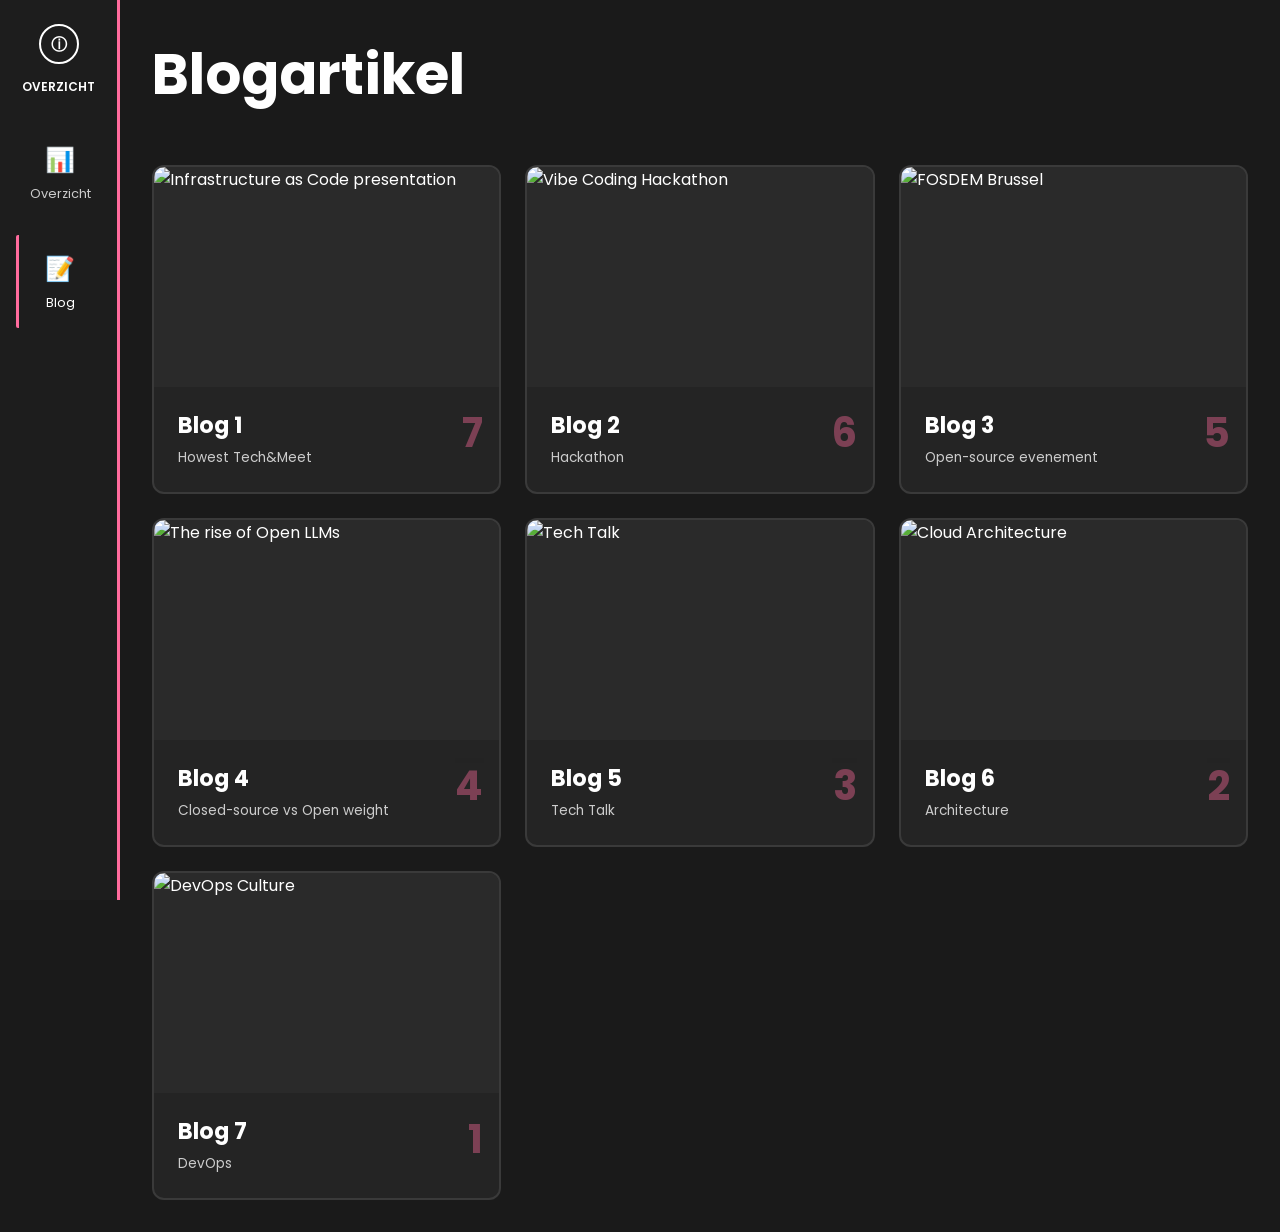
==== index.html @ 7b2a597e "test vibecoded template" ====
<!doctype html>
<html lang="en">
  <head>
    <meta charset="UTF-8" />
    <meta name="viewport" content="width=device-width, initial-scale=1.0" />
    <meta name="description" content="Blog articles and insights" />
    <title>Blogartikel</title>
    <link rel="preconnect" href="https://fonts.googleapis.com" />
    <link rel="preconnect" href="https://fonts.gstatic.com" crossorigin />
    <link
      href="https://fonts.googleapis.com/css2?family=Poppins:wght@400;500;600;700&display=swap"
      rel="stylesheet"
    />
    <link rel="stylesheet" href="styles.css" />
    <script defer src="script.js"></script>
  </head>
  <body>
    <aside class="sidebar">
      <div class="sidebar__header">
        <span class="info-icon">ⓘ</span>
        <span class="sidebar__title">Overzicht</span>
      </div>
      <nav class="sidebar__nav">
        <a href="overview.html" class="nav-item">
          <span class="nav-icon">📊</span>
          Overzicht
        </a>
        <a href="index.html" class="nav-item active">
          <span class="nav-icon">📝</span>
          Blog
        </a>
      </nav>
    </aside>

    <main class="main-content">
      <div class="container">
        <h1 class="page-title">Blogartikel</h1>

        <div class="articles-grid">
          <a class="article-card" href="blogs/blog1.html">
            <div class="article-image">
              <img
                src="https://images.unsplash.com/photo-1552664730-d307ca884978?w=600&h=400&fit=crop"
                alt="Infrastructure as Code presentation"
              />
            </div>
              <div class="article-content">
              <h3 class="article-title">Blog 1</h3>
              <p class="article-category">Howest Tech&Meet</p>
              <span class="article-number">7</span>
            </div>
          </a>

          <a class="article-card" href="blogs/blog2.html">
            <div class="article-image">
              <img
                src="https://images.unsplash.com/photo-1517694712202-14dd9538aa97?w=600&h=400&fit=crop"
                alt="Vibe Coding Hackathon"
              />
            </div>
              <div class="article-content">
              <h3 class="article-title">Blog 2</h3>
              <p class="article-category">Hackathon</p>
              <span class="article-number">6</span>
            </div>
          </a>

          <a class="article-card" href="blogs/blog3.html">
            <div class="article-image">
              <img
                src="https://images.unsplash.com/photo-1552664730-d307ca884978?w=600&h=400&fit=crop"
                alt="FOSDEM Brussel"
              />
            </div>
              <div class="article-content">
              <h3 class="article-title">Blog 3</h3>
              <p class="article-category">Open-source evenement</p>
              <span class="article-number">5</span>
            </div>
          </a>

          <a class="article-card" href="blogs/blog4.html">
            <div class="article-image">
              <img
                src="https://images.unsplash.com/photo-1517694712202-14dd9538aa97?w=600&h=400&fit=crop"
                alt="The rise of Open LLMs"
              />
            </div>
              <div class="article-content">
              <h3 class="article-title">Blog 4</h3>
              <p class="article-category">Closed-source vs Open weight</p>
              <span class="article-number">4</span>
            </div>
          </a>

          <a class="article-card" href="blogs/blog5.html">
            <div class="article-image">
              <img
                src="https://images.unsplash.com/photo-1552664730-d307ca884978?w=600&h=400&fit=crop"
                alt="Tech Talk"
              />
            </div>
              <div class="article-content">
              <h3 class="article-title">Blog 5</h3>
              <p class="article-category">Tech Talk</p>
              <span class="article-number">3</span>
            </div>
          </a>

          <a class="article-card" href="blogs/blog6.html">
            <div class="article-image">
              <img
                src="https://images.unsplash.com/photo-1517694712202-14dd9538aa97?w=600&h=400&fit=crop"
                alt="Cloud Architecture"
              />
            </div>
              <div class="article-content">
              <h3 class="article-title">Blog 6</h3>
              <p class="article-category">Architecture</p>
              <span class="article-number">2</span>
            </div>
          </a>

          <a class="article-card" href="blogs/blog7.html">
            <div class="article-image">
              <img
                src="https://images.unsplash.com/photo-1552664730-d307ca884978?w=600&h=400&fit=crop"
                alt="DevOps Culture"
              />
            </div>
              <div class="article-content">
              <h3 class="article-title">Blog 7</h3>
              <p class="article-category">DevOps</p>
              <span class="article-number">1</span>
            </div>
          </a>
        </div>
      </div>
    </main>
  </body>
</html>
---- styles.css ----
:root {
  color-scheme: dark;
  --bg: #1a1a1a;
  --bg-secondary: #2a2a2a;
  --text: #ffffff;
  --text-muted: #cccccc;
  --accent: #ff6b9d;
  --border: #3a3a3a;
  --card-bg: #242424;
}

* {
  box-sizing: border-box;
}

html {
  scroll-behavior: smooth;
}

body {
  margin: 0;
  font-family: "Poppins", sans-serif;
  color: var(--text);
  background: var(--bg);
  display: flex;
}

.sidebar {
  position: fixed;
  left: 0;
  top: 0;
  width: 120px;
  height: 100vh;
  background: rgba(30, 30, 30, 0.95);
  border-right: 3px solid var(--accent);
  padding: 1.5rem 1rem;
  display: flex;
  flex-direction: column;
  gap: 2rem;
  z-index: 100;
}

.sidebar__header {
  display: flex;
  flex-direction: column;
  align-items: center;
  gap: 1rem;
}

.info-icon {
  width: 2.5rem;
  height: 2.5rem;
  display: flex;
  align-items: center;
  justify-content: center;
  border: 2px solid var(--text);
  border-radius: 50%;
  font-size: 1rem;
  font-weight: bold;
}

.sidebar__title {
  font-size: 0.75rem;
  text-align: center;
  line-height: 1.2;
  font-weight: 600;
  text-transform: uppercase;
}

.sidebar__nav {
  display: flex;
  flex-direction: column;
  gap: 1rem;
}

.nav-item {
  display: flex;
  flex-direction: column;
  align-items: center;
  gap: 0.5rem;
  padding: 1rem 0.5rem;
  color: var(--text-muted);
  text-decoration: none;
  font-size: 0.8rem;
  text-align: center;
  border-left: 3px solid transparent;
  border-radius: 2px;
  transition: all 0.3s ease;
  cursor: pointer;
}

.nav-item:hover,
.nav-item.active {
  color: var(--text);
  border-left-color: var(--accent);
}

.nav-icon {
  font-size: 1.5rem;
}

.main-content {
  margin-left: 120px;
  width: calc(100% - 120px);
  padding: 2rem;
}

.container {
  max-width: 1400px;
  margin: 0 auto;
}

.page-title {
  font-size: 3.5rem;
  font-weight: 700;
  margin: 0 0 3rem 0;
  color: var(--text);
}

.articles-grid {
  display: grid;
  grid-template-columns: repeat(auto-fill, minmax(320px, 1fr));
  gap: 1.5rem;
}

.article-card {
  background: var(--card-bg);
  border: 2px solid var(--border);
  border-radius: 0.75rem;
  overflow: hidden;
  transition: all 0.3s ease;
  cursor: pointer;
  position: relative;
  height: 100%;
  display: flex;
  flex-direction: column;
  text-decoration: none;
  color: inherit;
}

.article-card:hover {
  border-color: var(--accent);
  transform: translateY(-4px);
}

.article-card:focus-visible {
  outline: 3px solid var(--accent);
  outline-offset: 2px;
}

.article-image {
  width: 100%;
  height: 220px;
  overflow: hidden;
  background: var(--bg-secondary);
}

.article-image img {
  width: 100%;
  height: 100%;
  object-fit: cover;
  transition: transform 0.3s ease;
}

.article-card:hover .article-image img {
  transform: scale(1.05);
}

.article-content {
  padding: 1.5rem;
  flex-grow: 1;
  display: flex;
  flex-direction: column;
  position: relative;
}

.article-title {
  font-size: 1.4rem;
  font-weight: 700;
  margin: 0 0 0.5rem 0;
  color: var(--text);
  line-height: 1.3;
}

.article-category {
  font-size: 0.85rem;
  color: var(--text-muted);
  margin: 0;
}

.article-number {
  position: absolute;
  top: 1rem;
  right: 1rem;
  font-size: 2.5rem;
  font-weight: 700;
  color: var(--accent);
  opacity: 0.4;
}

.overview-grid {
  display: grid;
  grid-template-columns: repeat(3, minmax(0, 1fr));
  gap: 1rem;
  margin-bottom: 1.25rem;
}

.summary-card {
  background: var(--card-bg);
  border: 2px solid var(--border);
  border-radius: 0.75rem;
  padding: 1.1rem;
}

.summary-label {
  margin: 0;
  font-size: 0.75rem;
  text-transform: uppercase;
  letter-spacing: 0.08em;
  color: var(--text-muted);
}

.summary-card h2 {
  margin: 0.35rem 0;
  font-size: 2rem;
}

.summary-card p {
  margin: 0;
  color: var(--text-muted);
}

.highlights-panel {
  background: var(--card-bg);
  border: 2px solid var(--border);
  border-radius: 0.75rem;
  padding: 1.1rem;
}

.highlights-head {
  display: flex;
  justify-content: space-between;
  align-items: center;
  gap: 1rem;
  margin-bottom: 1rem;
}

.highlights-head h2 {
  margin: 0;
}

.panel-link {
  color: var(--text);
  text-decoration: none;
  border: 1px solid var(--border);
  border-radius: 999px;
  padding: 0.45rem 0.8rem;
  font-size: 0.9rem;
}

.panel-link:hover,
.panel-link:focus-visible {
  border-color: var(--accent);
  outline: none;
}

.mini-list {
  display: grid;
  gap: 0.8rem;
}

.mini-item {
  text-decoration: none;
  color: inherit;
  border: 1px solid var(--border);
  border-radius: 0.65rem;
  padding: 0.8rem;
  display: block;
}

.mini-item strong {
  display: block;
  margin-bottom: 0.15rem;
}

.mini-item span {
  color: var(--text-muted);
  font-size: 0.9rem;
}

.mini-item:hover,
.mini-item:focus-visible {
  border-color: var(--accent);
  outline: none;
}

@media (max-width: 1024px) {
  .overview-grid {
    grid-template-columns: 1fr;
  }

  .articles-grid {
    grid-template-columns: repeat(auto-fill, minmax(280px, 1fr));
  }
}

@media (max-width: 768px) {
  .sidebar {
    position: fixed;
    bottom: 0;
    left: 0;
    right: 0;
    width: 100%;
    height: auto;
    border-right: none;
    border-top: 3px solid var(--accent);
    flex-direction: row;
    padding: 1rem;
    gap: 1rem;
    justify-content: flex-start;
  }

  .main-content {
    margin-left: 0;
    width: 100%;
    margin-bottom: 80px;
    padding: 1.5rem;
  }

  .sidebar__header {
    flex-direction: row;
    align-items: center;
  }

  .page-title {
    font-size: 2.5rem;
  }

  .highlights-head {
    flex-direction: column;
    align-items: flex-start;
  }

  .articles-grid {
    grid-template-columns: repeat(auto-fill, minmax(250px, 1fr));
    gap: 1rem;
  }
}

@media (max-width: 480px) {
  .main-content {
    padding: 1rem;
  }

  .page-title {
    font-size: 2rem;
    margin-bottom: 1.5rem;
  }

  .articles-grid {
    grid-template-columns: 1fr;
  }

  .article-card {
    flex-direction: row;
  }

  .article-image {
    width: 40%;
    height: auto;
    min-height: 150px;
  }

  .article-content {
    width: 60%;
  }
}
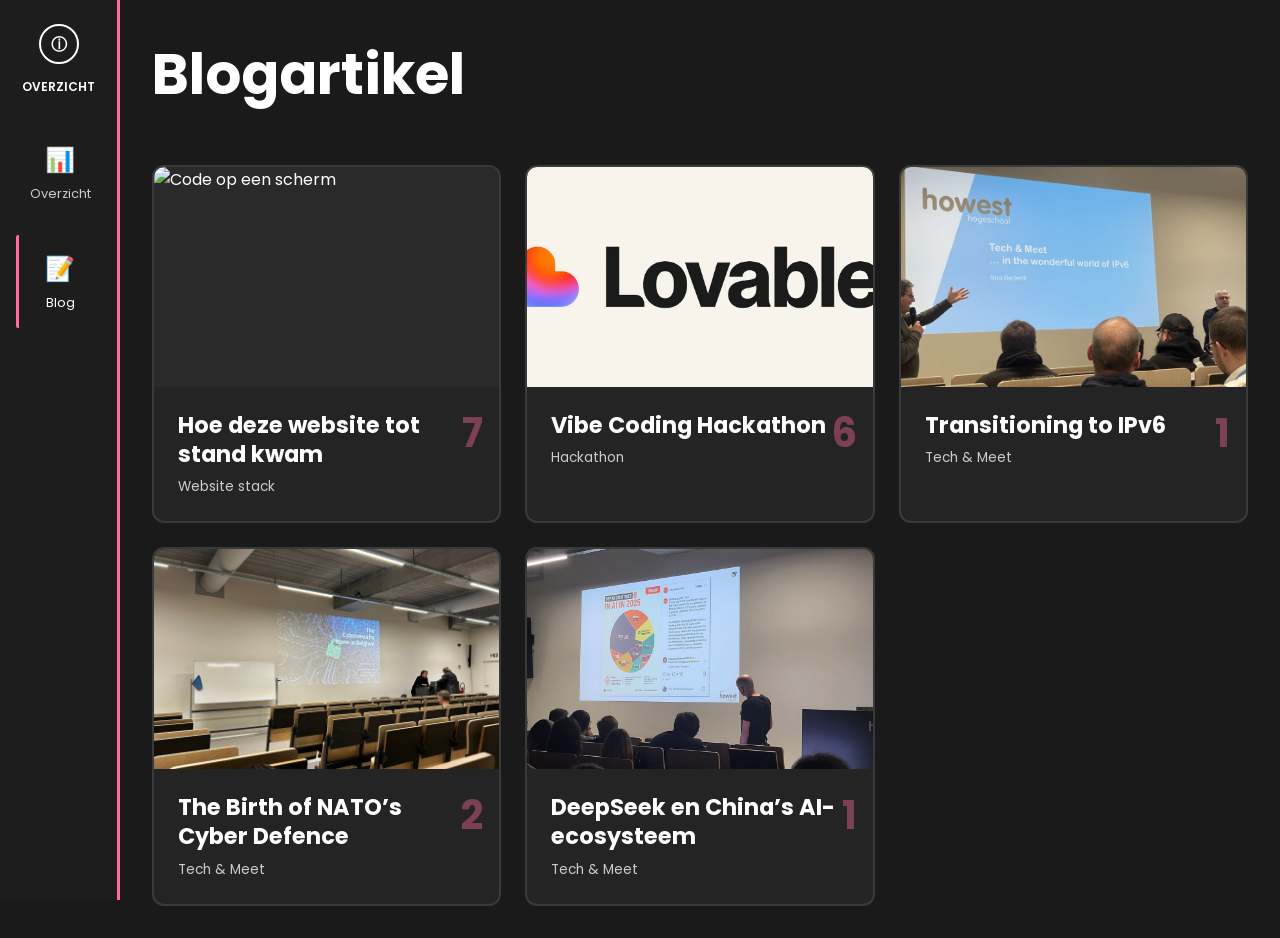
==== commit 69871653: "Update blog content and structure; add new podcast questions" ====
--- a/index.html
+++ b/index.html
@@ -41,12 +41,12 @@
             <div class="article-image">
               <img
                 src="https://images.unsplash.com/photo-1552664730-d307ca884978?w=600&h=400&fit=crop"
-                alt="Infrastructure as Code presentation"
+                alt="Code op een scherm"
               />
             </div>
               <div class="article-content">
-              <h3 class="article-title">Blog 1</h3>
-              <p class="article-category">Howest Tech&Meet</p>
+              <h3 class="article-title">Hoe deze website tot stand kwam</h3>
+              <p class="article-category">Website stack</p>
               <span class="article-number">7</span>
             </div>
           </a>
@@ -54,69 +54,41 @@
           <a class="article-card" href="blogs/blog2.html">
             <div class="article-image">
               <img
-                src="https://images.unsplash.com/photo-1517694712202-14dd9538aa97?w=600&h=400&fit=crop"
-                alt="Vibe Coding Hackathon"
+                src="images/lovable-logo-bg-light (1).webp"
+                alt="Lovable logo"
               />
             </div>
               <div class="article-content">
-              <h3 class="article-title">Blog 2</h3>
+              <h3 class="article-title">Vibe Coding Hackathon</h3>
               <p class="article-category">Hackathon</p>
               <span class="article-number">6</span>
-            </div>
-          </a>
-
-          <a class="article-card" href="blogs/blog3.html">
-            <div class="article-image">
-              <img
-                src="https://images.unsplash.com/photo-1552664730-d307ca884978?w=600&h=400&fit=crop"
-                alt="FOSDEM Brussel"
-              />
-            </div>
-              <div class="article-content">
-              <h3 class="article-title">Blog 3</h3>
-              <p class="article-category">Open-source evenement</p>
-              <span class="article-number">5</span>
-            </div>
-          </a>
-
-          <a class="article-card" href="blogs/blog4.html">
-            <div class="article-image">
-              <img
-                src="https://images.unsplash.com/photo-1517694712202-14dd9538aa97?w=600&h=400&fit=crop"
-                alt="The rise of Open LLMs"
-              />
-            </div>
-              <div class="article-content">
-              <h3 class="article-title">Blog 4</h3>
-              <p class="article-category">Closed-source vs Open weight</p>
-              <span class="article-number">4</span>
             </div>
           </a>
 
           <a class="article-card" href="blogs/blog5.html">
             <div class="article-image">
               <img
-                src="https://images.unsplash.com/photo-1552664730-d307ca884978?w=600&h=400&fit=crop"
-                alt="Tech Talk"
+                src="images/1764101087093.jpg"
+                alt="Tech & Meet on IPv6 at Howest"
               />
             </div>
               <div class="article-content">
-              <h3 class="article-title">Blog 5</h3>
-              <p class="article-category">Tech Talk</p>
-              <span class="article-number">3</span>
+              <h3 class="article-title">Transitioning to IPv6</h3>
+              <p class="article-category">Tech & Meet</p>
+              <span class="article-number">1</span>
             </div>
           </a>
 
           <a class="article-card" href="blogs/blog6.html">
             <div class="article-image">
               <img
-                src="https://images.unsplash.com/photo-1517694712202-14dd9538aa97?w=600&h=400&fit=crop"
-                alt="Cloud Architecture"
+                src="images/1766221407807.jpg"
+                alt="Cybersecurity presentation in a lecture hall"
               />
             </div>
               <div class="article-content">
-              <h3 class="article-title">Blog 6</h3>
-              <p class="article-category">Architecture</p>
+              <h3 class="article-title">The Birth of NATO’s Cyber Defence</h3>
+              <p class="article-category">Tech & Meet</p>
               <span class="article-number">2</span>
             </div>
           </a>
@@ -124,13 +96,13 @@
           <a class="article-card" href="blogs/blog7.html">
             <div class="article-image">
               <img
-                src="https://images.unsplash.com/photo-1552664730-d307ca884978?w=600&h=400&fit=crop"
-                alt="DevOps Culture"
+                src="images/1766250771230.jpg"
+                alt="DeepSeek presentatie slide"
               />
             </div>
               <div class="article-content">
-              <h3 class="article-title">Blog 7</h3>
-              <p class="article-category">DevOps</p>
+              <h3 class="article-title">DeepSeek en China’s AI-ecosysteem</h3>
+              <p class="article-category">Tech & Meet</p>
               <span class="article-number">1</span>
             </div>
           </a>
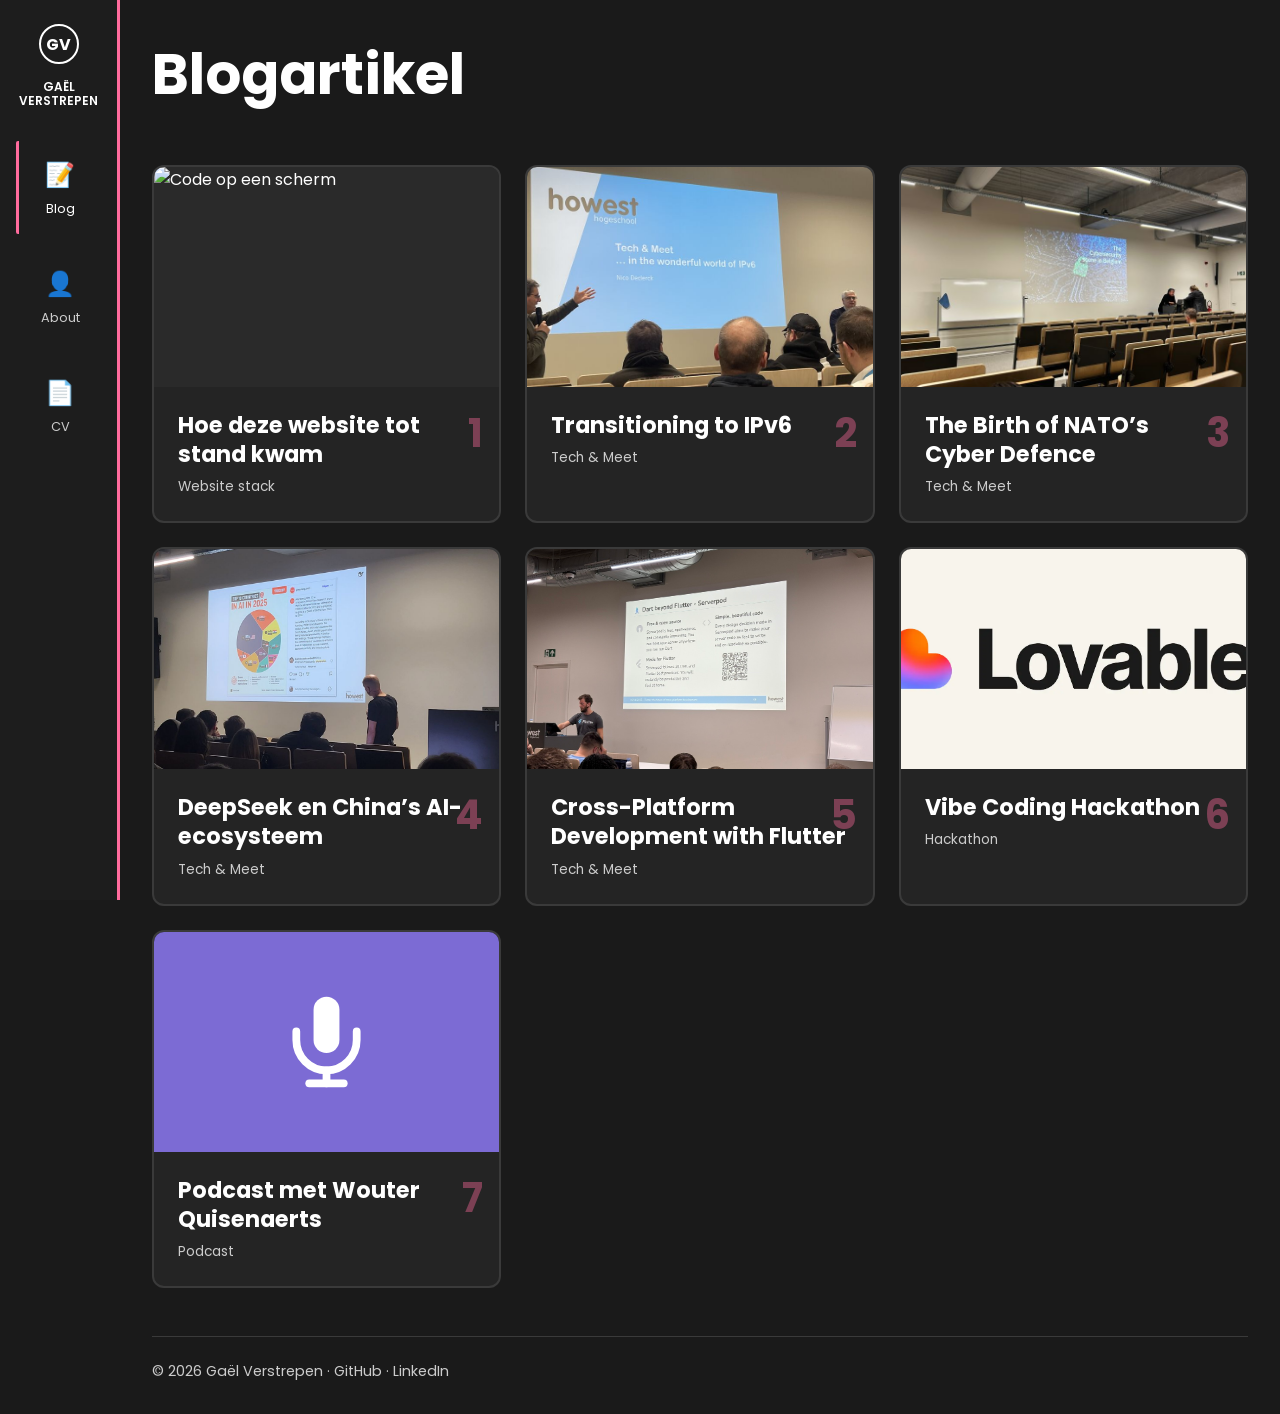
==== commit 9400dde1: "Refactor blog articles and add new content - Updated blog5.html, blog6.html, and blog7.html to impro" ====
--- a/index.html
+++ b/index.html
@@ -1,10 +1,11 @@
 <!doctype html>
-<html lang="en">
+<html lang="nl">
   <head>
     <meta charset="UTF-8" />
     <meta name="viewport" content="width=device-width, initial-scale=1.0" />
     <meta name="description" content="Blog articles and insights" />
-    <title>Blogartikel</title>
+    <title>Gaël Verstrepen — Blog</title>
+    <link rel="icon" href="favicon.svg" type="image/svg+xml" />
     <link rel="preconnect" href="https://fonts.googleapis.com" />
     <link rel="preconnect" href="https://fonts.gstatic.com" crossorigin />
     <link
@@ -17,17 +18,21 @@
   <body>
     <aside class="sidebar">
       <div class="sidebar__header">
-        <span class="info-icon">ⓘ</span>
-        <span class="sidebar__title">Overzicht</span>
+        <span class="info-icon">GV</span>
+        <span class="sidebar__title">Gaël Verstrepen</span>
       </div>
       <nav class="sidebar__nav">
-        <a href="overview.html" class="nav-item">
-          <span class="nav-icon">📊</span>
-          Overzicht
-        </a>
         <a href="index.html" class="nav-item active">
           <span class="nav-icon">📝</span>
           Blog
+        </a>
+        <a href="about.html" class="nav-item">
+          <span class="nav-icon">👤</span>
+          About
+        </a>
+        <a href="cv.html" class="nav-item">
+          <span class="nav-icon">📄</span>
+          CV
         </a>
       </nav>
     </aside>
@@ -39,7 +44,7 @@
         <div class="articles-grid">
           <a class="article-card" href="blogs/blog1.html">
             <div class="article-image">
-              <img
+              <img loading="lazy"
                 src="https://images.unsplash.com/photo-1552664730-d307ca884978?w=600&h=400&fit=crop"
                 alt="Code op een scherm"
               />
@@ -47,13 +52,66 @@
               <div class="article-content">
               <h3 class="article-title">Hoe deze website tot stand kwam</h3>
               <p class="article-category">Website stack</p>
-              <span class="article-number">7</span>
+              <span class="article-number">1</span>
+            </div>
+          </a>
+
+          <a class="article-card" href="blogs/blog5.html">
+            <div class="article-image">
+              <img loading="lazy"
+                src="images/1764101087093.jpg"
+                alt="Tech &amp; Meet on IPv6 at Howest"
+              />
+            </div>
+              <div class="article-content">
+              <h3 class="article-title">Transitioning to IPv6</h3>
+              <p class="article-category">Tech &amp; Meet</p>
+              <span class="article-number">2</span>
+            </div>
+          </a>
+
+          <a class="article-card" href="blogs/blog6.html">
+            <div class="article-image">
+              <img loading="lazy"
+                src="images/1766221407807.jpg"
+                alt="Cybersecurity presentation in a lecture hall"
+              />
+            </div>
+              <div class="article-content">
+              <h3 class="article-title">The Birth of NATO’s Cyber Defence</h3>
+              <p class="article-category">Tech &amp; Meet</p>
+              <span class="article-number">3</span>
+            </div>
+          </a>
+
+          <a class="article-card" href="blogs/blog7.html">
+            <div class="article-image">
+              <img loading="lazy"
+                src="images/1766250771230.jpg"
+                alt="DeepSeek presentatie slide"
+              />
+            </div>
+              <div class="article-content">
+              <h3 class="article-title">DeepSeek en China’s AI-ecosysteem</h3>
+              <p class="article-category">Tech &amp; Meet</p>
+              <span class="article-number">4</span>
+            </div>
+          </a>
+
+          <a class="article-card" href="blogs/blog3.html">
+            <div class="article-image">
+              <img loading="lazy" src="images/flutter.jpeg" alt="Flutter Tech &amp; Meet bij Howest" />
+            </div>
+              <div class="article-content">
+              <h3 class="article-title">Cross-Platform Development with Flutter</h3>
+              <p class="article-category">Tech &amp; Meet</p>
+              <span class="article-number">5</span>
             </div>
           </a>
 
           <a class="article-card" href="blogs/blog2.html">
             <div class="article-image">
-              <img
+              <img loading="lazy"
                 src="images/lovable-logo-bg-light (1).webp"
                 alt="Lovable logo"
               />
@@ -65,48 +123,22 @@
             </div>
           </a>
 
-          <a class="article-card" href="blogs/blog5.html">
+          <a class="article-card" href="blogs/podcast.html">
             <div class="article-image">
-              <img
-                src="images/1764101087093.jpg"
-                alt="Tech & Meet on IPv6 at Howest"
-              />
+              <img loading="lazy" src="images/podcast-cover.svg" alt="Cover van de podcastaflevering" />
             </div>
               <div class="article-content">
-              <h3 class="article-title">Transitioning to IPv6</h3>
-              <p class="article-category">Tech & Meet</p>
-              <span class="article-number">1</span>
-            </div>
-          </a>
-
-          <a class="article-card" href="blogs/blog6.html">
-            <div class="article-image">
-              <img
-                src="images/1766221407807.jpg"
-                alt="Cybersecurity presentation in a lecture hall"
-              />
-            </div>
-              <div class="article-content">
-              <h3 class="article-title">The Birth of NATO’s Cyber Defence</h3>
-              <p class="article-category">Tech & Meet</p>
-              <span class="article-number">2</span>
-            </div>
-          </a>
-
-          <a class="article-card" href="blogs/blog7.html">
-            <div class="article-image">
-              <img
-                src="images/1766250771230.jpg"
-                alt="DeepSeek presentatie slide"
-              />
-            </div>
-              <div class="article-content">
-              <h3 class="article-title">DeepSeek en China’s AI-ecosysteem</h3>
-              <p class="article-category">Tech & Meet</p>
-              <span class="article-number">1</span>
+              <h3 class="article-title">Podcast met Wouter Quisenaerts</h3>
+              <p class="article-category">Podcast</p>
+              <span class="article-number">7</span>
             </div>
           </a>
         </div>
+        <footer class="site-footer">
+          © 2026 Gaël Verstrepen ·
+          <a href="https://github.com/gave0421" target="_blank" rel="noopener">GitHub</a> ·
+          <a href="https://www.linkedin.com/in/ga%C3%ABl-verstrepen-73a6a1340" target="_blank" rel="noopener">LinkedIn</a>
+        </footer>
       </div>
     </main>
   </body>
--- a/styles.css
+++ b/styles.css
@@ -292,6 +292,102 @@
 .mini-item:focus-visible {
   border-color: var(--accent);
   outline: none;
+}
+
+/* Footer */
+.site-footer {
+  margin-top: 3rem;
+  padding-top: 1.5rem;
+  border-top: 1px solid var(--border);
+  color: var(--text-muted);
+  font-size: 0.9rem;
+}
+
+.site-footer a {
+  color: var(--text-muted);
+  text-decoration: none;
+}
+
+.site-footer a:hover {
+  color: var(--accent);
+}
+
+/* Placeholders (verwijder zodra je echte content/afbeeldingen toevoegt) */
+.photo-placeholder {
+  display: flex;
+  align-items: center;
+  justify-content: center;
+  text-align: center;
+  gap: 0.4rem;
+  padding: 1rem;
+  border: 2px dashed var(--accent);
+  border-radius: 0.75rem;
+  color: var(--text-muted);
+  background: rgba(255, 107, 157, 0.06);
+  font-size: 0.9rem;
+}
+
+.photo-placeholder--card {
+  height: 100%;
+  border-radius: 0;
+  border: none;
+  border-bottom: 2px dashed var(--accent);
+}
+
+/* About-pagina */
+.about-card {
+  display: flex;
+  flex-wrap: wrap;
+  gap: 1.5rem;
+  align-items: center;
+  background: var(--card-bg);
+  border: 2px solid var(--border);
+  border-radius: 0.75rem;
+  padding: 1.5rem;
+  margin-bottom: 1.5rem;
+}
+
+.about-photo {
+  flex: 0 0 200px;
+  max-width: 200px;
+}
+
+.about-photo img {
+  width: 100%;
+  border-radius: 0.75rem;
+  display: block;
+}
+
+.about-intro {
+  flex: 1 1 280px;
+}
+
+.about-intro h2 {
+  margin: 0 0 0.25rem;
+}
+
+.about-role {
+  margin: 0 0 0.75rem;
+  color: var(--accent);
+  font-weight: 600;
+}
+
+.about-section {
+  background: var(--card-bg);
+  border: 2px solid var(--border);
+  border-radius: 0.75rem;
+  padding: 1.25rem 1.5rem;
+  margin-bottom: 1.25rem;
+}
+
+.about-section h2 {
+  margin-top: 0;
+}
+
+.about-section p,
+.about-section li {
+  color: var(--text-muted);
+  line-height: 1.7;
 }
 
 @media (max-width: 1024px) {
